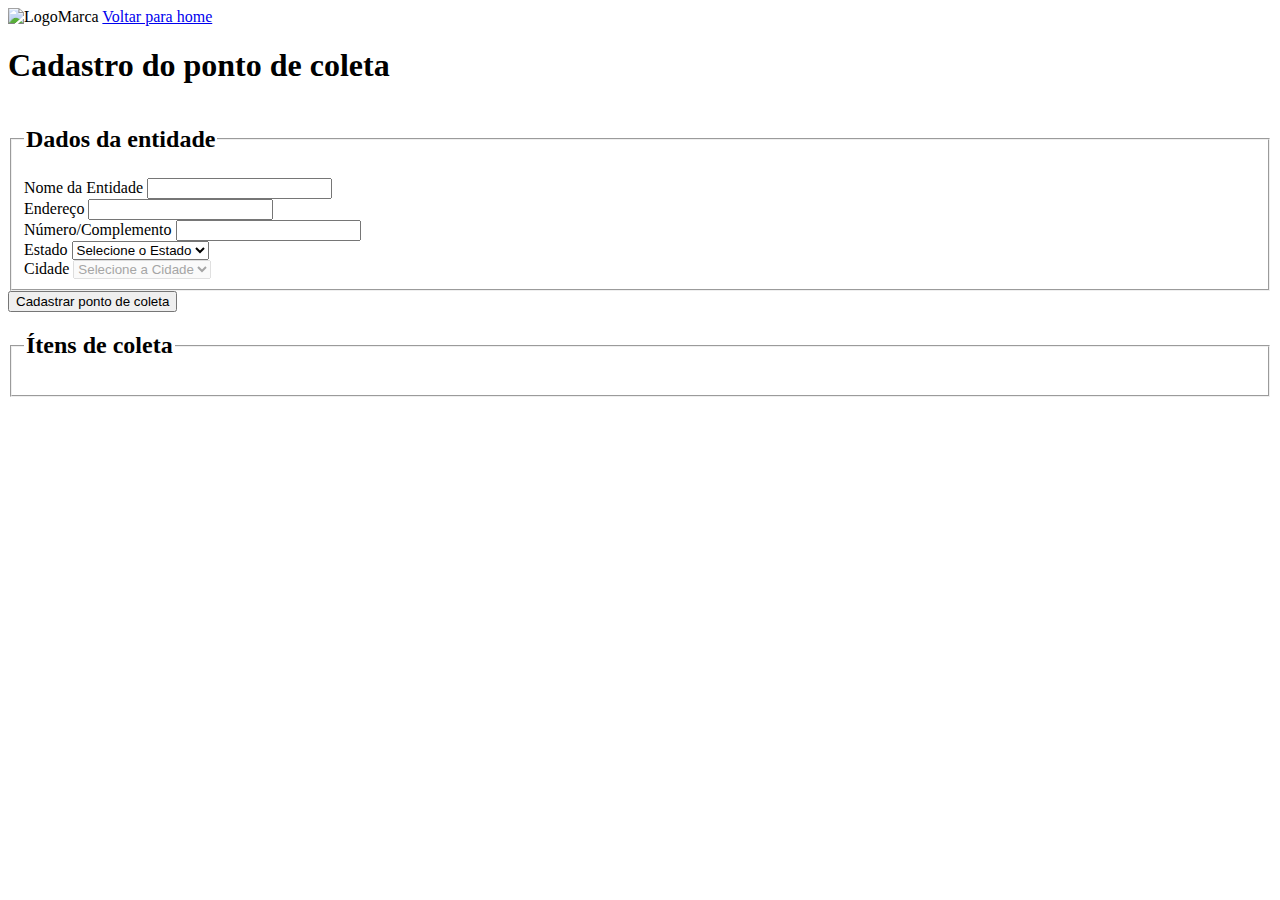
==== create-point.html @ 41b814d8 "*alterado a cor do icone arrow-left.svg *corrigido o diretorio para o home.css *main.css adicionado " ====
<!DOCTYPE html>
<html lang="pt_br">
<head>
    <meta charset="UTF-8">
    <meta name="viewport" content="width=device-width, initial-scale=1.0">
    <title>Criar ponto de coleta</title>
    <link href="https://fonts.googleapis.com/css2?family=Roboto&family=Ubuntu:wght@700&display=swap" rel="stylesheet">

    <link rel="stylesheet" href="/ProjetoWEB/styles/main.css">
    <link rel="stylesheet" href="/ProjetoWEB/styles/create-point.css">
    <link rel="stylesheet" href="/ProjetoWEB/styles/responsive.css">
     
</head>
<body>

    <div id="page-create-point">
            <header> 
                <!-- alt é alternativa caso ñ ache a img -->
                <img src="/ProjetoWEB/extras-aula-1/icones/logo.svg" alt="LogoMarca">
                 
                <a href="http://youtube.com.br">
                    <span></span>
                    Voltar para home
                </a>      
            </header>

            <form action="">
                <h1>Cadastro do ponto de coleta</h1>

                <fieldset>
                    <legend>
                        <h2>Dados da entidade</h2>
                    </legend>

                    <div class="field">
                        <label for="name">Nome da Entidade</label>
                        <input type="text" name="name">
                    </div>

                    <!---->
                    <div class="field-group">
                        <div class="field">
                            <label for="address">Endereço</label>
                            <input type="text" name="address">
                        </div>
                        <div class="field">
                            <label for="number">Número/Complemento</label>
                            <input type="text" name="number">
                        </div>
                    </div>

                    <div class="field-group">
                        <div class="field">
                            <label for="estado">Estado</label>
                            <select name="uf">
                                <option value="">Selecione o Estado</option>
                            </select>
                            
                        </div>

                        <div class="field">
                            <label for="city">Cidade</label>
                            <select name="city" disabled>
                                <option value="">Selecione a Cidade</option>
                            </select>
                        </div>

                    </div>

                </fieldset>
                <button type="submit">Cadastrar ponto de coleta</button>    

                <fieldset>
                    <legend>
                        <h2>Ítens de coleta</h2>
                    </legend>
                </fieldset>

                
            </form>

    </div>

</body>
</html>
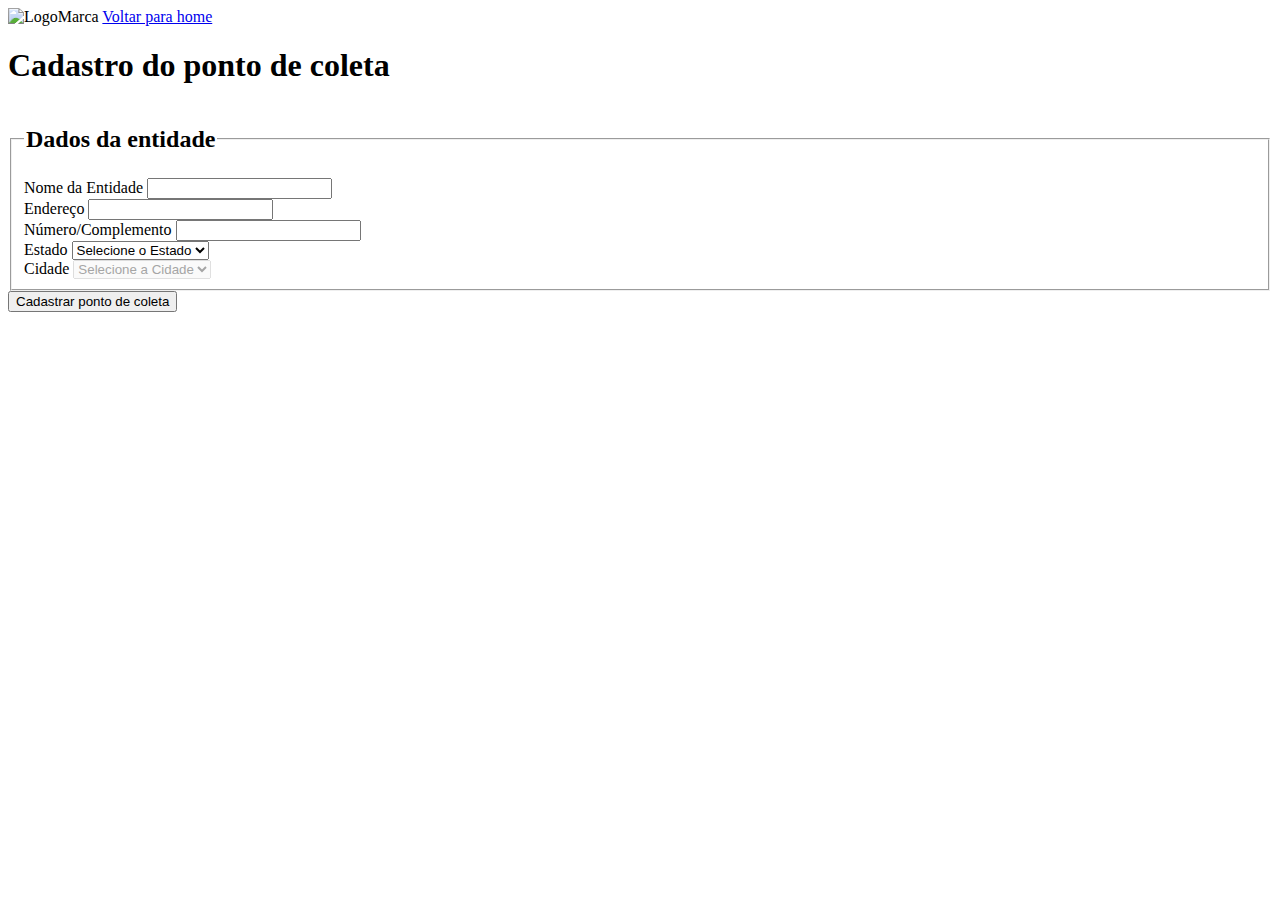
==== commit 7e1a74b9: "Implementacao tela cadastro e api cidade/estado" ====
--- a/create-point.html
+++ b/create-point.html
@@ -18,7 +18,7 @@
                 <!-- alt é alternativa caso ñ ache a img -->
                 <img src="/ProjetoWEB/extras-aula-1/icones/logo.svg" alt="LogoMarca">
                  
-                <a href="http://youtube.com.br">
+                <a href="/ProjetoWEB/index.html">
                     <span></span>
                     Voltar para home
                 </a>      
@@ -59,8 +59,8 @@
                         </div>
 
                         <div class="field">
-                            <label for="city">Cidade</label>
-                            <select name="city" disabled>
+                            <label for="cidade">Cidade</label>
+                            <select name="cidade" disabled>
                                 <option value="">Selecione a Cidade</option>
                             </select>
                         </div>
@@ -70,16 +70,18 @@
                 </fieldset>
                 <button type="submit">Cadastrar ponto de coleta</button>    
 
-                <fieldset>
+                <!-- <fieldset>
                     <legend>
                         <h2>Ítens de coleta</h2>
                     </legend>
-                </fieldset>
+                </fieldset> -->
 
                 
             </form>
+    </div>
 
-    </div>
+    <script src="/ProjetoWEB/script/create-point.js">
+    </script>
 
 </body>
 </html>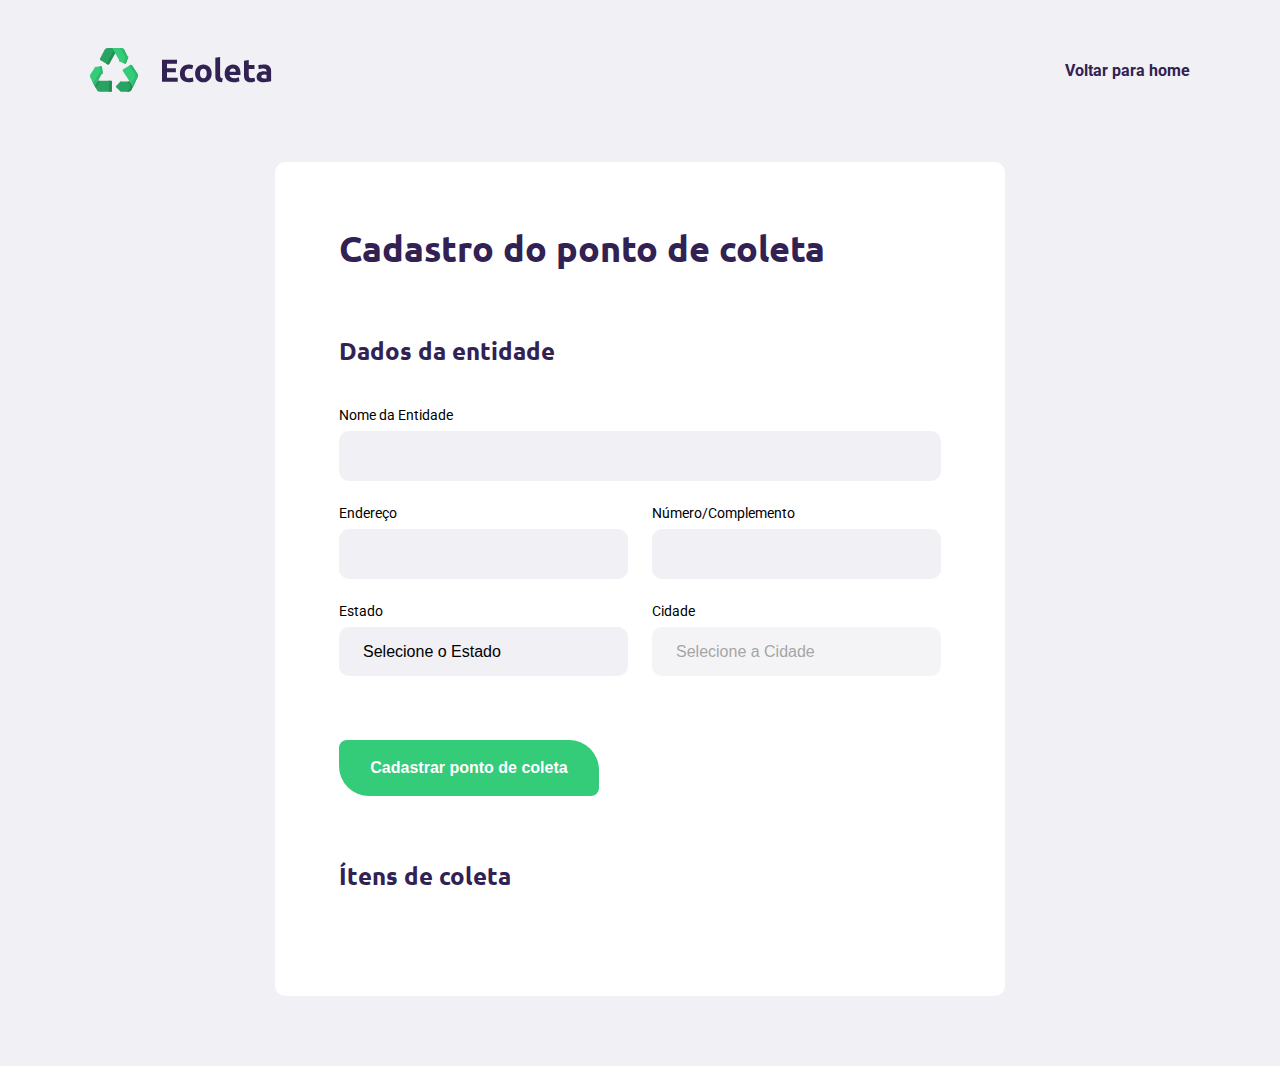
==== commit ec9d7947: "Corrigido problema de carregamento de CSS, alterado os path em create-point.html e index.html." ====
--- a/create-point.html
+++ b/create-point.html
@@ -6,9 +6,9 @@
     <title>Criar ponto de coleta</title>
     <link href="https://fonts.googleapis.com/css2?family=Roboto&family=Ubuntu:wght@700&display=swap" rel="stylesheet">
 
-    <link rel="stylesheet" href="/ProjetoWEB/styles/main.css">
-    <link rel="stylesheet" href="/ProjetoWEB/styles/create-point.css">
-    <link rel="stylesheet" href="/ProjetoWEB/styles/responsive.css">
+    <link rel="stylesheet" href="/styles/main.css">
+    <link rel="stylesheet" href="/styles/create-point.css">
+    <link rel="stylesheet" href="/styles/responsive.css">
      
 </head>
 <body>
@@ -16,9 +16,9 @@
     <div id="page-create-point">
             <header> 
                 <!-- alt é alternativa caso ñ ache a img -->
-                <img src="/ProjetoWEB/extras-aula-1/icones/logo.svg" alt="LogoMarca">
+                <img src="/extras-aula-1/icones/logo.svg" alt="LogoMarca">
                  
-                <a href="/ProjetoWEB/index.html">
+                <a href="/index.html">
                     <span></span>
                     Voltar para home
                 </a>      
@@ -55,7 +55,8 @@
                             <select name="uf">
                                 <option value="">Selecione o Estado</option>
                             </select>
-                            
+
+                            <input type="hidden" name="estado">                           
                         </div>
 
                         <div class="field">
@@ -64,23 +65,20 @@
                                 <option value="">Selecione a Cidade</option>
                             </select>
                         </div>
-
                     </div>
 
                 </fieldset>
                 <button type="submit">Cadastrar ponto de coleta</button>    
 
-                <!-- <fieldset>
+                <fieldset>
                     <legend>
                         <h2>Ítens de coleta</h2>
                     </legend>
-                </fieldset> -->
-
-                
+                </fieldset>                
             </form>
     </div>
 
-    <script src="/ProjetoWEB/script/create-point.js">
+    <script src="/script/create-point.js">
     </script>
 
 </body>
--- a/styles/main.css
+++ b/styles/main.css
@@ -0,0 +1,36 @@
+:root{
+    --title-color:#322153;
+    --primary-color:#34cb79;
+}
+
+*{
+    margin: 0;
+    padding: 0;
+    box-sizing: border-box;
+}
+
+html 
+{
+    font-family: Roboto, sans-serif;
+}
+
+body{
+    background: #f0f0f5;
+    -webkit-font-smoothind: antialiased;
+}
+
+a{
+    text-decoration: none;
+}
+
+h1, h2, h3, h4, h5, h6{
+
+    color: var(--title-color);
+    font-family: 'Ubuntu', sans-serif;
+}
+
+/*BOX MODEL
+Toda caixa tem altura, largura, preenchimentos, espaçamentos, bordas, 
+alinhamentos
+cor, fundo, maneira que é vista pelo html   (display)
+*/
--- a/styles/create-point.css
+++ b/styles/create-point.css
@@ -0,0 +1,127 @@
+#page-create-point {
+    width: 90%;
+    max-width: 1100px;
+/*Alinhamento de caixa externa*/
+    margin: 0 auto;
+}
+
+#page-create-point header{
+    margin-top: 48px;
+    display: flex;
+    justify-content: space-between;
+    align-items: center;
+}
+
+#page-create-point header a {
+    color: var(--title-color);
+    font-weight: bold;
+
+    display: flex;
+    align-items: center;
+}
+
+#page-create-point header a span {
+    margin-right: 16px;
+    background-image: url(/ProjetoWEB/extras-aula-1/icones/arrow-left.svg);
+    
+    /*seta*/
+    display: flex;
+    
+    width: 20px;
+    height: 23px;
+}
+
+/*Formulario de cadasto*/
+form {
+    background-color: white;
+
+
+    margin: 70px auto;
+    
+    /*Preenchimento*/
+    padding: 64px;
+
+    border-radius: 10px;
+    max-width: 730px;
+
+}
+
+form h1{
+    font-size: 36px;
+}
+
+form fieldset{
+    margin-top: 64px;
+    border: 0;
+}
+
+form legend{
+    margin-bottom: 40px;
+}
+
+form legend h2{
+    font-size: 24px;
+}
+
+form .field{
+    flex: 1;
+    display: flex;
+    flex-direction: column;
+
+    margin-bottom: 24px;
+}
+
+form .field-group{
+    display: flex;
+}
+
+form input,
+form select{
+    background-color: #f0f0f5;
+    border: 0;
+    padding: 16px 24px;
+    font-size: 16px;
+
+    border-radius: 10px;
+    /*tira a borda quando seleciona o campo
+    outline: none;*/
+}
+
+form select{
+    -webkit-appearance: none;
+    -moz-appearance: none;
+    appearance: none;
+}
+
+form label{
+    font-size: 14px;
+    margin-bottom: 8px;
+}
+
+form .field-group .field + .field{
+    margin-left: 24px;
+}
+
+form button{
+    width: 260px;
+    height: 56px;
+    
+    /*layout do botão*/
+    background-color: var(--primary-color);
+    border-radius: 8px 30px;
+    border: 0;
+
+    /*letra*/
+    color: white;
+    font-weight: bold;
+    font-size: 16px;
+
+    margin-top: 40px;
+
+    transition: background-color 400ms;
+
+}
+
+form button:hover{
+    background-color: #2fb86e;
+}--- a/styles/responsive.css
+++ b/styles/responsive.css
@@ -0,0 +1,34 @@
+@media (max-width:900px){
+    #page-home{
+        background-position-x: 70vw;
+    }
+
+    #page-home .content{
+        align-items: center;
+        text-align: center;
+    }
+
+    #page-home header a{
+        position: absolute;
+        bottom: 48px;
+
+        left: 50%;
+        transform: translateX(-50%);
+    }
+
+    #page-home main{
+        align-items: center;
+    }    
+}
+
+@media (min-width: 1000px){
+    #page-home{
+        background-position-x: 40vw;
+    }
+}
+
+@media (max-height: 700px){
+    #paige-home{
+        background-position-y: 200px;
+    }
+}
